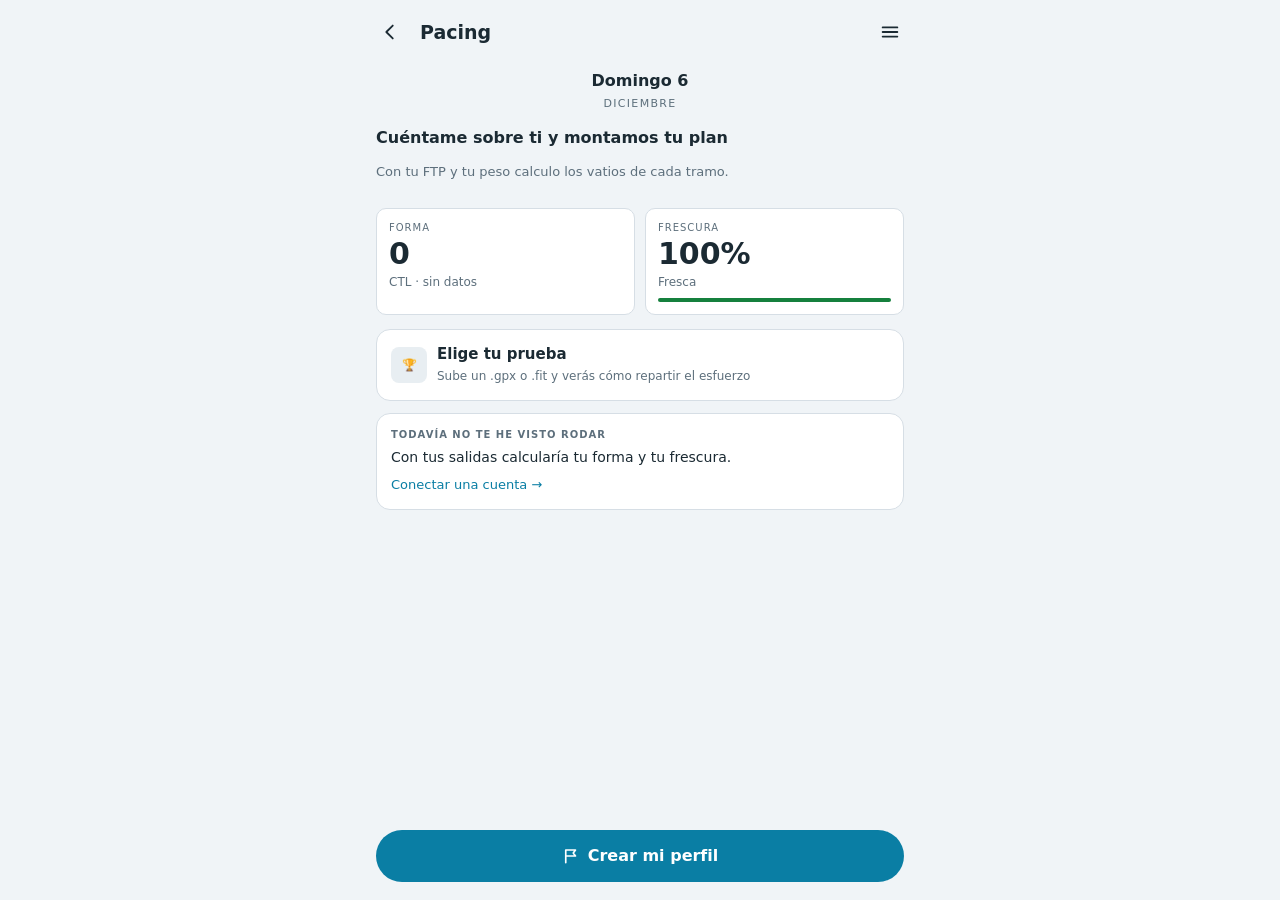
==== pacing/index.html @ 207f9f52 "Pacing integrado en la app del club (pacing/) y conectado con Planificar ruta — v219 Co-Authored-By:" ====
<!doctype html>
<html lang="es">
<head>
  <meta charset="utf-8">
  <meta name="viewport" content="width=device-width, initial-scale=1, viewport-fit=cover">
  <title>Pacing · CC Monzón</title>
  <meta name="description" content="Sube un track, di tu FTP y tu objetivo, y recibe los vatios por tramo, el tiempo estimado y la nutrición de tu marcha.">
  <meta name="theme-color" content="#284556">
  <link rel="icon" href="../icons/icon-192.png" type="image/png">
  <link rel="apple-touch-icon" href="../icons/apple-touch-icon.png">
  <link rel="stylesheet" href="../ruta/vendor/leaflet-1.9.4/leaflet.css">
  <link rel="stylesheet" href="css/pacing.css">
  <link rel="stylesheet" href="css/club.css">
  <script>try{var t=localStorage.getItem('monzon-theme');if(t==='light'||t==='dark')document.documentElement.dataset.theme=t}catch(e){}</script>
</head>
<body>
  <div id="app"><p class="loading">Cargando…</p></div>
  <div id="toast" class="toast" role="status" aria-live="polite"></div>
  <dialog id="dialog"></dialog>
  <input id="file" type="file" accept=".gpx,.fit" hidden>
  <noscript>Esta página necesita JavaScript.</noscript>
  <script type="module" src="js/app.js"></script>
</body>
</html>
---- ruta/vendor/leaflet-1.9.4/leaflet.css ----
/* required styles */

.leaflet-pane,
.leaflet-tile,
.leaflet-marker-icon,
.leaflet-marker-shadow,
.leaflet-tile-container,
.leaflet-pane > svg,
.leaflet-pane > canvas,
.leaflet-zoom-box,
.leaflet-image-layer,
.leaflet-layer {
	position: absolute;
	left: 0;
	top: 0;
	}
.leaflet-container {
	overflow: hidden;
	}
.leaflet-tile,
.leaflet-marker-icon,
.leaflet-marker-shadow {
	-webkit-user-select: none;
	   -moz-user-select: none;
	        user-select: none;
	  -webkit-user-drag: none;
	}
/* Prevents IE11 from highlighting tiles in blue */
.leaflet-tile::selection {
	background: transparent;
}
/* Safari renders non-retina tile on retina better with this, but Chrome is worse */
.leaflet-safari .leaflet-tile {
	image-rendering: -webkit-optimize-contrast;
	}
/* hack that prevents hw layers "stretching" when loading new tiles */
.leaflet-safari .leaflet-tile-container {
	width: 1600px;
	height: 1600px;
	-webkit-transform-origin: 0 0;
	}
.leaflet-marker-icon,
.leaflet-marker-shadow {
	display: block;
	}
/* .leaflet-container svg: reset svg max-width decleration shipped in Joomla! (joomla.org) 3.x */
/* .leaflet-container img: map is broken in FF if you have max-width: 100% on tiles */
.leaflet-container .leaflet-overlay-pane svg {
	max-width: none !important;
	max-height: none !important;
	}
.leaflet-container .leaflet-marker-pane img,
.leaflet-container .leaflet-shadow-pane img,
.leaflet-container .leaflet-tile-pane img,
.leaflet-container img.leaflet-image-layer,
.leaflet-container .leaflet-tile {
	max-width: none !important;
	max-height: none !important;
	width: auto;
	padding: 0;
	}

.leaflet-container img.leaflet-tile {
	/* See: https://bugs.chromium.org/p/chromium/issues/detail?id=600120 */
	mix-blend-mode: plus-lighter;
}

.leaflet-container.leaflet-touch-zoom {
	-ms-touch-action: pan-x pan-y;
	touch-action: pan-x pan-y;
	}
.leaflet-container.leaflet-touch-drag {
	-ms-touch-action: pinch-zoom;
	/* Fallback for FF which doesn't support pinch-zoom */
	touch-action: none;
	touch-action: pinch-zoom;
}
.leaflet-container.leaflet-touch-drag.leaflet-touch-zoom {
	-ms-touch-action: none;
	touch-action: none;
}
.leaflet-container {
	-webkit-tap-highlight-color: transparent;
}
.leaflet-container a {
	-webkit-tap-highlight-color: rgba(51, 181, 229, 0.4);
}
.leaflet-tile {
	filter: inherit;
	visibility: hidden;
	}
.leaflet-tile-loaded {
	visibility: inherit;
	}
.leaflet-zoom-box {
	width: 0;
	height: 0;
	-moz-box-sizing: border-box;
	     box-sizing: border-box;
	z-index: 800;
	}
/* workaround for https://bugzilla.mozilla.org/show_bug.cgi?id=888319 */
.leaflet-overlay-pane svg {
	-moz-user-select: none;
	}

.leaflet-pane         { z-index: 400; }

.leaflet-tile-pane    { z-index: 200; }
.leaflet-overlay-pane { z-index: 400; }
.leaflet-shadow-pane  { z-index: 500; }
.leaflet-marker-pane  { z-index: 600; }
.leaflet-tooltip-pane   { z-index: 650; }
.leaflet-popup-pane   { z-index: 700; }

.leaflet-map-pane canvas { z-index: 100; }
.leaflet-map-pane svg    { z-index: 200; }

.leaflet-vml-shape {
	width: 1px;
	height: 1px;
	}
.lvml {
	behavior: url(#default#VML);
	display: inline-block;
	position: absolute;
	}


/* control positioning */

.leaflet-control {
	position: relative;
	z-index: 800;
	pointer-events: visiblePainted; /* IE 9-10 doesn't have auto */
	pointer-events: auto;
	}
.leaflet-top,
.leaflet-bottom {
	position: absolute;
	z-index: 1000;
	pointer-events: none;
	}
.leaflet-top {
	top: 0;
	}
.leaflet-right {
	right: 0;
	}
.leaflet-bottom {
	bottom: 0;
	}
.leaflet-left {
	left: 0;
	}
.leaflet-control {
	float: left;
	clear: both;
	}
.leaflet-right .leaflet-control {
	float: right;
	}
.leaflet-top .leaflet-control {
	margin-top: 10px;
	}
.leaflet-bottom .leaflet-control {
	margin-bottom: 10px;
	}
.leaflet-left .leaflet-control {
	margin-left: 10px;
	}
.leaflet-right .leaflet-control {
	margin-right: 10px;
	}


/* zoom and fade animations */

.leaflet-fade-anim .leaflet-popup {
	opacity: 0;
	-webkit-transition: opacity 0.2s linear;
	   -moz-transition: opacity 0.2s linear;
	        transition: opacity 0.2s linear;
	}
.leaflet-fade-anim .leaflet-map-pane .leaflet-popup {
	opacity: 1;
	}
.leaflet-zoom-animated {
	-webkit-transform-origin: 0 0;
	    -ms-transform-origin: 0 0;
	        transform-origin: 0 0;
	}
svg.leaflet-zoom-animated {
	will-change: transform;
}

.leaflet-zoom-anim .leaflet-zoom-animated {
	-webkit-transition: -webkit-transform 0.25s cubic-bezier(0,0,0.25,1);
	   -moz-transition:    -moz-transform 0.25s cubic-bezier(0,0,0.25,1);
	        transition:         transform 0.25s cubic-bezier(0,0,0.25,1);
	}
.leaflet-zoom-anim .leaflet-tile,
.leaflet-pan-anim .leaflet-tile {
	-webkit-transition: none;
	   -moz-transition: none;
	        transition: none;
	}

.leaflet-zoom-anim .leaflet-zoom-hide {
	visibility: hidden;
	}


/* cursors */

.leaflet-interactive {
	cursor: pointer;
	}
.leaflet-grab {
	cursor: -webkit-grab;
	cursor:    -moz-grab;
	cursor:         grab;
	}
.leaflet-crosshair,
.leaflet-crosshair .leaflet-interactive {
	cursor: crosshair;
	}
.leaflet-popup-pane,
.leaflet-control {
	cursor: auto;
	}
.leaflet-dragging .leaflet-grab,
.leaflet-dragging .leaflet-grab .leaflet-interactive,
.leaflet-dragging .leaflet-marker-draggable {
	cursor: move;
	cursor: -webkit-grabbing;
	cursor:    -moz-grabbing;
	cursor:         grabbing;
	}

/* marker & overlays interactivity */
.leaflet-marker-icon,
.leaflet-marker-shadow,
.leaflet-image-layer,
.leaflet-pane > svg path,
.leaflet-tile-container {
	pointer-events: none;
	}

.leaflet-marker-icon.leaflet-interactive,
.leaflet-image-layer.leaflet-interactive,
.leaflet-pane > svg path.leaflet-interactive,
svg.leaflet-image-layer.leaflet-interactive path {
	pointer-events: visiblePainted; /* IE 9-10 doesn't have auto */
	pointer-events: auto;
	}

/* visual tweaks */

.leaflet-container {
	background: #ddd;
	outline-offset: 1px;
	}
.leaflet-container a {
	color: #0078A8;
	}
.leaflet-zoom-box {
	border: 2px dotted #38f;
	background: rgba(255,255,255,0.5);
	}


/* general typography */
.leaflet-container {
	font-family: "Helvetica Neue", Arial, Helvetica, sans-serif;
	font-size: 12px;
	font-size: 0.75rem;
	line-height: 1.5;
	}


/* general toolbar styles */

.leaflet-bar {
	box-shadow: 0 1px 5px rgba(0,0,0,0.65);
	border-radius: 4px;
	}
.leaflet-bar a {
	background-color: #fff;
	border-bottom: 1px solid #ccc;
	width: 26px;
	height: 26px;
	line-height: 26px;
	display: block;
	text-align: center;
	text-decoration: none;
	color: black;
	}
.leaflet-bar a,
.leaflet-control-layers-toggle {
	background-position: 50% 50%;
	background-repeat: no-repeat;
	display: block;
	}
.leaflet-bar a:hover,
.leaflet-bar a:focus {
	background-color: #f4f4f4;
	}
.leaflet-bar a:first-child {
	border-top-left-radius: 4px;
	border-top-right-radius: 4px;
	}
.leaflet-bar a:last-child {
	border-bottom-left-radius: 4px;
	border-bottom-right-radius: 4px;
	border-bottom: none;
	}
.leaflet-bar a.leaflet-disabled {
	cursor: default;
	background-color: #f4f4f4;
	color: #bbb;
	}

.leaflet-touch .leaflet-bar a {
	width: 30px;
	height: 30px;
	line-height: 30px;
	}
.leaflet-touch .leaflet-bar a:first-child {
	border-top-left-radius: 2px;
	border-top-right-radius: 2px;
	}
.leaflet-touch .leaflet-bar a:last-child {
	border-bottom-left-radius: 2px;
	border-bottom-right-radius: 2px;
	}

/* zoom control */

.leaflet-control-zoom-in,
.leaflet-control-zoom-out {
	font: bold 18px 'Lucida Console', Monaco, monospace;
	text-indent: 1px;
	}

.leaflet-touch .leaflet-control-zoom-in, .leaflet-touch .leaflet-control-zoom-out  {
	font-size: 22px;
	}


/* layers control */

.leaflet-control-layers {
	box-shadow: 0 1px 5px rgba(0,0,0,0.4);
	background: #fff;
	border-radius: 5px;
	}
.leaflet-control-layers-toggle {
	background-image: url(images/layers.png);
	width: 36px;
	height: 36px;
	}
.leaflet-retina .leaflet-control-layers-toggle {
	background-image: url(images/layers-2x.png);
	background-size: 26px 26px;
	}
.leaflet-touch .leaflet-control-layers-toggle {
	width: 44px;
	height: 44px;
	}
.leaflet-control-layers .leaflet-control-layers-list,
.leaflet-control-layers-expanded .leaflet-control-layers-toggle {
	display: none;
	}
.leaflet-control-layers-expanded .leaflet-control-layers-list {
	display: block;
	position: relative;
	}
.leaflet-control-layers-expanded {
	padding: 6px 10px 6px 6px;
	color: #333;
	background: #fff;
	}
.leaflet-control-layers-scrollbar {
	overflow-y: scroll;
	overflow-x: hidden;
	padding-right: 5px;
	}
.leaflet-control-layers-selector {
	margin-top: 2px;
	position: relative;
	top: 1px;
	}
.leaflet-control-layers label {
	display: block;
	font-size: 13px;
	font-size: 1.08333em;
	}
.leaflet-control-layers-separator {
	height: 0;
	border-top: 1px solid #ddd;
	margin: 5px -10px 5px -6px;
	}

/* Default icon URLs */
.leaflet-default-icon-path { /* used only in path-guessing heuristic, see L.Icon.Default */
	background-image: url(images/marker-icon.png);
	}


/* attribution and scale controls */

.leaflet-container .leaflet-control-attribution {
	background: #fff;
	background: rgba(255, 255, 255, 0.8);
	margin: 0;
	}
.leaflet-control-attribution,
.leaflet-control-scale-line {
	padding: 0 5px;
	color: #333;
	line-height: 1.4;
	}
.leaflet-control-attribution a {
	text-decoration: none;
	}
.leaflet-control-attribution a:hover,
.leaflet-control-attribution a:focus {
	text-decoration: underline;
	}
.leaflet-attribution-flag {
	display: inline !important;
	vertical-align: baseline !important;
	width: 1em;
	height: 0.6669em;
	}
.leaflet-left .leaflet-control-scale {
	margin-left: 5px;
	}
.leaflet-bottom .leaflet-control-scale {
	margin-bottom: 5px;
	}
.leaflet-control-scale-line {
	border: 2px solid #777;
	border-top: none;
	line-height: 1.1;
	padding: 2px 5px 1px;
	white-space: nowrap;
	-moz-box-sizing: border-box;
	     box-sizing: border-box;
	background: rgba(255, 255, 255, 0.8);
	text-shadow: 1px 1px #fff;
	}
.leaflet-control-scale-line:not(:first-child) {
	border-top: 2px solid #777;
	border-bottom: none;
	margin-top: -2px;
	}
.leaflet-control-scale-line:not(:first-child):not(:last-child) {
	border-bottom: 2px solid #777;
	}

.leaflet-touch .leaflet-control-attribution,
.leaflet-touch .leaflet-control-layers,
.leaflet-touch .leaflet-bar {
	box-shadow: none;
	}
.leaflet-touch .leaflet-control-layers,
.leaflet-touch .leaflet-bar {
	border: 2px solid rgba(0,0,0,0.2);
	background-clip: padding-box;
	}


/* popup */

.leaflet-popup {
	position: absolute;
	text-align: center;
	margin-bottom: 20px;
	}
.leaflet-popup-content-wrapper {
	padding: 1px;
	text-align: left;
	border-radius: 12px;
	}
.leaflet-popup-content {
	margin: 13px 24px 13px 20px;
	line-height: 1.3;
	font-size: 13px;
	font-size: 1.08333em;
	min-height: 1px;
	}
.leaflet-popup-content p {
	margin: 17px 0;
	margin: 1.3em 0;
	}
.leaflet-popup-tip-container {
	width: 40px;
	height: 20px;
	position: absolute;
	left: 50%;
	margin-top: -1px;
	margin-left: -20px;
	overflow: hidden;
	pointer-events: none;
	}
.leaflet-popup-tip {
	width: 17px;
	height: 17px;
	padding: 1px;

	margin: -10px auto 0;
	pointer-events: auto;

	-webkit-transform: rotate(45deg);
	   -moz-transform: rotate(45deg);
	    -ms-transform: rotate(45deg);
	        transform: rotate(45deg);
	}
.leaflet-popup-content-wrapper,
.leaflet-popup-tip {
	background: white;
	color: #333;
	box-shadow: 0 3px 14px rgba(0,0,0,0.4);
	}
.leaflet-container a.leaflet-popup-close-button {
	position: absolute;
	top: 0;
	right: 0;
	border: none;
	text-align: center;
	width: 24px;
	height: 24px;
	font: 16px/24px Tahoma, Verdana, sans-serif;
	color: #757575;
	text-decoration: none;
	background: transparent;
	}
.leaflet-container a.leaflet-popup-close-button:hover,
.leaflet-container a.leaflet-popup-close-button:focus {
	color: #585858;
	}
.leaflet-popup-scrolled {
	overflow: auto;
	}

.leaflet-oldie .leaflet-popup-content-wrapper {
	-ms-zoom: 1;
	}
.leaflet-oldie .leaflet-popup-tip {
	width: 24px;
	margin: 0 auto;

	-ms-filter: "progid:DXImageTransform.Microsoft.Matrix(M11=0.70710678, M12=0.70710678, M21=-0.70710678, M22=0.70710678)";
	filter: progid:DXImageTransform.Microsoft.Matrix(M11=0.70710678, M12=0.70710678, M21=-0.70710678, M22=0.70710678);
	}

.leaflet-oldie .leaflet-control-zoom,
.leaflet-oldie .leaflet-control-layers,
.leaflet-oldie .leaflet-popup-content-wrapper,
.leaflet-oldie .leaflet-popup-tip {
	border: 1px solid #999;
	}


/* div icon */

.leaflet-div-icon {
	background: #fff;
	border: 1px solid #666;
	}


/* Tooltip */
/* Base styles for the element that has a tooltip */
.leaflet-tooltip {
	position: absolute;
	padding: 6px;
	background-color: #fff;
	border: 1px solid #fff;
	border-radius: 3px;
	color: #222;
	white-space: nowrap;
	-webkit-user-select: none;
	-moz-user-select: none;
	-ms-user-select: none;
	user-select: none;
	pointer-events: none;
	box-shadow: 0 1px 3px rgba(0,0,0,0.4);
	}
.leaflet-tooltip.leaflet-interactive {
	cursor: pointer;
	pointer-events: auto;
	}
.leaflet-tooltip-top:before,
.leaflet-tooltip-bottom:before,
.leaflet-tooltip-left:before,
.leaflet-tooltip-right:before {
	position: absolute;
	pointer-events: none;
	border: 6px solid transparent;
	background: transparent;
	content: "";
	}

/* Directions */

.leaflet-tooltip-bottom {
	margin-top: 6px;
}
.leaflet-tooltip-top {
	margin-top: -6px;
}
.leaflet-tooltip-bottom:before,
.leaflet-tooltip-top:before {
	left: 50%;
	margin-left: -6px;
	}
.leaflet-tooltip-top:before {
	bottom: 0;
	margin-bottom: -12px;
	border-top-color: #fff;
	}
.leaflet-tooltip-bottom:before {
	top: 0;
	margin-top: -12px;
	margin-left: -6px;
	border-bottom-color: #fff;
	}
.leaflet-tooltip-left {
	margin-left: -6px;
}
.leaflet-tooltip-right {
	margin-left: 6px;
}
.leaflet-tooltip-left:before,
.leaflet-tooltip-right:before {
	top: 50%;
	margin-top: -6px;
	}
.leaflet-tooltip-left:before {
	right: 0;
	margin-right: -12px;
	border-left-color: #fff;
	}
.leaflet-tooltip-right:before {
	left: 0;
	margin-left: -12px;
	border-right-color: #fff;
	}

/* Printing */

@media print {
	/* Prevent printers from removing background-images of controls. */
	.leaflet-control {
		-webkit-print-color-adjust: exact;
		print-color-adjust: exact;
		}
	}
---- pacing/css/pacing.css ----
:root {
  --bg: #0e1116; --surface: #161b22; --surface2: #1d232c; --line: #262d38; --text: #e8ecf1; --muted: #8b95a5;
  --accent: #5cc8f0; --accent-ink: #062431; --orange: #f59e0b; --red: #ef4444; --green: #34d399; --blue: #3b82c4;
  --g1: #7dd3a8; --g2: #e6c229; --g3: #f59e0b; --g4: #ef6a2a; --g5: #d9342b;
  --radius: 14px; --gutter: 16px;
}
* { box-sizing: border-box; -webkit-tap-highlight-color: transparent; }
html { color-scheme: dark; }
body { margin: 0; background: var(--bg); color: var(--text); font: 15px/1.4 system-ui, -apple-system, "Segoe UI", Roboto, sans-serif; }
#app { max-width: 560px; margin: 0 auto; min-height: 100dvh; padding-bottom: 96px; }
button { font: inherit; color: inherit; }
.loading { padding: 40px var(--gutter); color: var(--muted); }
.sr { position: absolute; width: 1px; height: 1px; overflow: hidden; clip: rect(0 0 0 0); }

/* barra superior */
.bar { display: flex; align-items: center; gap: 4px; padding: 10px 8px; position: sticky; top: 0; background: var(--bg); z-index: 5; }
.bar h1 { flex: 1; font-size: 19px; margin: 0 4px; font-weight: 600; white-space: nowrap; overflow: hidden; text-overflow: ellipsis; }
.icon { width: 44px; height: 44px; display: grid; place-items: center; background: none; border: 0; border-radius: 50%; cursor: pointer; }
.icon:active { background: var(--surface2); }
.icon svg { width: 22px; height: 22px; stroke: currentColor; fill: none; stroke-width: 2; stroke-linecap: round; stroke-linejoin: round; }

/* inicio */
.date { text-align: center; padding: 6px 0 14px; }
.date b { display: block; font-size: 16px; font-weight: 600; }
.date span { font-size: 11px; letter-spacing: .12em; color: var(--muted); text-transform: uppercase; }
.lead { padding: 0 var(--gutter); font-weight: 600; font-size: 16px; margin: 0 0 4px; }
.sub { padding: 0 var(--gutter) 14px; color: var(--muted); font-size: 13px; }
.tiles { display: grid; grid-template-columns: 1fr 1fr; gap: 10px; padding: 0 var(--gutter) 14px; }
.tile { background: var(--surface); border: 1px solid var(--line); border-radius: 10px; padding: 12px; }
.tile small { display: block; font-size: 10px; letter-spacing: .1em; color: var(--muted); text-transform: uppercase; }
.tile strong { display: block; font-size: 30px; line-height: 1.15; margin-top: 2px; }
.tile em { font-style: normal; font-size: 12px; color: var(--muted); }
.meter { height: 4px; background: var(--line); border-radius: 2px; margin-top: 6px; overflow: hidden; }
.meter i { display: block; height: 100%; background: var(--green); }
.card { margin: 0 var(--gutter) 12px; background: var(--surface); border: 1px solid var(--line); border-radius: var(--radius); padding: 14px; }
.card.link { width: calc(100% - 2 * var(--gutter)); display: block; text-align: left; cursor: pointer; }
.card.link:active { background: var(--surface2); }
.card h3 { margin: 0 0 6px; font-size: 10px; letter-spacing: .1em; color: var(--muted); text-transform: uppercase; font-weight: 600; }
.card p { margin: 0 0 6px; font-size: 14px; }
.card .more { color: var(--accent); font-size: 13px; background: none; border: 0; padding: 0; cursor: pointer; }
.cta { display: flex; gap: 10px; align-items: center; }
.cta .ico { width: 36px; height: 36px; flex: none; border-radius: 8px; background: var(--surface2); display: grid; place-items: center; color: var(--orange); }
.cta b { display: block; font-size: 15px; }
.cta span { font-size: 12px; color: var(--muted); }
.fab { position: fixed; left: 50%; transform: translateX(-50%); bottom: calc(18px + env(safe-area-inset-bottom)); width: min(528px, calc(100% - 32px)); height: 52px; border: 0; border-radius: 26px;
  background: var(--accent); color: var(--accent-ink); font-weight: 700; font-size: 16px; cursor: pointer; z-index: 6; display: flex; align-items: center; justify-content: center; gap: 8px; }
.fab:active { filter: brightness(.9); }

/* ruta */
.profile { padding: 0 var(--gutter); }
.stats { display: flex; padding: 6px var(--gutter) 14px; }
.stats div { flex: 1; text-align: center; }
.stats strong { display: block; font-size: 19px; }
.stats small { font-size: 10px; letter-spacing: .1em; color: var(--muted); text-transform: uppercase; }
#prof { width: 100%; height: 150px; display: block; touch-action: pan-y; }
.hr { height: 1px; background: var(--line); margin: 0 0 12px; }
.q { padding: 0 var(--gutter); font-size: 13px; color: var(--muted); margin: 0 0 8px; }
.chips { display: flex; gap: 8px; padding: 0 var(--gutter) 12px; flex-wrap: wrap; }
.chip { border: 1px solid var(--line); background: none; border-radius: 18px; padding: 7px 14px; font-size: 14px; cursor: pointer; color: var(--text); }
.chip.on { background: #17384a; border-color: #2a6a8a; color: var(--accent); }
.chip.on::before { content: "✓ "; }
.field { display: flex; align-items: center; gap: 10px; margin: 0 var(--gutter) 12px; background: var(--surface); border: 1px solid var(--line); border-radius: 10px; padding: 10px 12px; color: var(--muted); font-size: 14px; }
.field input { flex: 1; background: none; border: 0; color: var(--text); font: inherit; min-width: 0; color-scheme: dark; }
.plan { border-color: #2a6a8a; background: linear-gradient(#142330, #121a22); }
.plan h3 { color: var(--accent); }
.badges { display: flex; flex-wrap: wrap; gap: 6px; margin: 8px 0; }
.badge { font-size: 12px; padding: 4px 10px; border-radius: 12px; border: 1px solid; }
.badge.power { color: var(--orange); border-color: #6b4a10; background: #2a1f0b; }
.badge.tip { color: var(--accent); border-color: #1f5568; background: #0f2630; }
.badge.fuel { color: var(--green); border-color: #1f5d49; background: #0e2a22; }
.seg { margin: 0 var(--gutter) 8px; background: var(--surface); border: 1px solid var(--line); border-radius: 12px; overflow: hidden; }
.seg > button { width: 100%; display: flex; gap: 10px; align-items: center; padding: 12px; background: none; border: 0; cursor: pointer; text-align: left; border-left: 4px solid var(--c, #555); }
.seg .gl { width: 22px; text-align: center; color: var(--c); font-size: 16px; flex: none; }
.seg .nm { flex: 1; min-width: 0; }
.seg .nm b { display: block; font-size: 14px; font-weight: 600; }
.seg .nm span { font-size: 12px; color: var(--muted); }
.seg .w { color: var(--accent); font-weight: 600; font-size: 14px; white-space: nowrap; }
.seg .w small { font-size: 11px; opacity: .8; }
.seg .chev { color: var(--muted); transition: transform .15s; }
.seg.open .chev { transform: rotate(180deg); }
.seg.open { border-color: var(--c); }
.seg .body { display: none; padding: 4px 12px 14px; }
.seg.open .body { display: block; }
.seg svg.gr { width: 100%; height: 110px; display: block; }
.facts { display: grid; grid-template-columns: repeat(3, 1fr); gap: 12px 8px; margin-top: 10px; }
.facts small { display: block; font-size: 9.5px; letter-spacing: .1em; color: var(--muted); text-transform: uppercase; }
.facts b { font-size: 16px; }
.note { font-size: 11px; color: var(--muted); margin-top: 8px; }
h2.sec { margin: 18px var(--gutter) 8px; font-size: 18px; }
.legend { display: flex; flex-wrap: wrap; gap: 8px; margin: 0 var(--gutter) 10px; font-size: 11px; color: var(--muted); }
.legend i { display: inline-block; width: 9px; height: 9px; border-radius: 50%; margin-right: 4px; }
.totals { display: grid; grid-template-columns: repeat(4, 1fr); gap: 6px; margin: 0 var(--gutter) 10px; }
.totals div { background: var(--surface2); border-radius: 8px; padding: 8px 4px; text-align: center; font-size: 11px; color: var(--muted); }
.totals b { display: block; font-size: 15px; color: var(--text); }
.take { display: flex; gap: 10px; margin: 0 var(--gutter) 8px; background: var(--surface); border: 1px solid var(--line); border-radius: 12px; padding: 10px 12px; }
.take .ic { width: 34px; height: 34px; flex: none; border-radius: 50%; background: var(--surface2); display: grid; place-items: center; font-size: 15px; }
.take .tx { flex: 1; min-width: 0; font-size: 13px; }
.take .tx b { font-size: 14px; }
.take .tx span { color: var(--muted); }
.take .am { text-align: right; font-weight: 600; font-size: 13px; white-space: nowrap; }
.take .am small { display: block; font-weight: 400; color: var(--muted); }
.hint { margin: 0 var(--gutter) 10px; font-size: 12px; color: var(--muted); }

/* mapa */
#mapview { position: fixed; inset: 0; background: var(--bg); z-index: 20; display: flex; flex-direction: column; }
#mapview .bar { flex: none; }
#map { flex: 1; min-height: 0; background: #202830; }
.readout { display: grid; grid-template-columns: repeat(3, 1fr); background: rgba(14,17,22,.92); padding: 10px var(--gutter) 2px; text-align: center; }
.readout small { font-size: 10px; letter-spacing: .08em; color: var(--muted); text-transform: uppercase; }
.readout b { display: block; font-size: 22px; }
.readout b small { font-size: 12px; text-transform: none; letter-spacing: 0; }
.readout p { grid-column: 1 / -1; margin: 2px 0 4px; font-size: 12px; color: var(--muted); }
.pin { width: 24px; height: 24px; border-radius: 50%; color: #fff; font-weight: 700; font-size: 12px; display: grid; place-items: center; border: 2px solid #fff; box-shadow: 0 1px 4px rgba(0,0,0,.5); }
.dot { width: 14px; height: 14px; border-radius: 50%; background: var(--accent); border: 3px solid #fff; box-shadow: 0 0 0 2px rgba(0,0,0,.4); }

/* diálogos y avisos */
dialog { border: 1px solid var(--line); background: var(--surface); color: var(--text); border-radius: 16px; padding: 0; width: min(440px, calc(100% - 24px)); max-height: 90dvh; }
dialog::backdrop { background: rgba(0,0,0,.6); }
dialog form { padding: 18px; display: grid; gap: 12px; }
dialog h2 { margin: 0; font-size: 18px; }
dialog label { display: grid; gap: 4px; font-size: 12px; color: var(--muted); }
dialog input, dialog select { background: var(--bg); border: 1px solid var(--line); border-radius: 8px; padding: 10px; color: var(--text); font: inherit; font-size: 16px; color-scheme: dark; }
dialog .two { display: grid; grid-template-columns: 1fr 1fr; gap: 10px; }
dialog .row { display: flex; gap: 10px; justify-content: flex-end; flex-wrap: wrap; }
.btn { border: 1px solid var(--line); background: var(--surface2); border-radius: 10px; padding: 10px 16px; cursor: pointer; }
.btn.primary { background: var(--accent); color: var(--accent-ink); border-color: var(--accent); font-weight: 700; }
.menu { display: grid; padding: 8px; }
.menu button { text-align: left; background: none; border: 0; padding: 14px; border-radius: 10px; cursor: pointer; font-size: 15px; }
.menu button:active { background: var(--surface2); }
.toast { position: fixed; left: 50%; bottom: 90px; transform: translate(-50%, 20px); background: #2a3240; padding: 10px 16px; border-radius: 10px; opacity: 0; pointer-events: none; transition: .2s; z-index: 50; font-size: 14px; max-width: calc(100% - 32px); }
.toast.on { opacity: 1; transform: translate(-50%, 0); }
.err { color: #fca5a5; }
---- pacing/css/club.css ----
/* Pacing dentro de la app del club: mismos colores claro/oscuro que el resto (el tema lo elige cada persona en «Datos»). */
:root {
  --bg: #f0f4f7; --surface: #ffffff; --surface2: #e8eef2; --line: #d6dee5; --text: #1b2a33; --muted: #5d6f7c;
  --accent: #0a7ea4; --accent-ink: #ffffff; --orange: #b45309; --red: #dc2626; --green: #15803d; --blue: #2563a8;
}
html { color-scheme: light; }
.chip.on { background: #dff1f8; border-color: #7cc3dc; } .plan { border-color: #7cc3dc; background: linear-gradient(#f4fbfe, #e9f5fa); }
.badge.power { border-color: #e6b86a; background: #fdf1dc; } .badge.tip { border-color: #8cc9de; background: #e3f4fa; } .badge.fuel { border-color: #86d0a9; background: #e1f6ea; }
#map { background: #dfe7ec; } .readout { background: rgba(255, 255, 255, .94); }
dialog::backdrop { background: rgba(20, 30, 38, .45); }
@media (prefers-color-scheme: dark) {
  :root:not([data-theme="light"]) {
  --bg: #0e151a; --surface: #16202a; --surface2: #1d2a35; --line: #26343f; --text: #e8ecf1; --muted: #8fa0ad;
  --accent: #2cc6f2; --accent-ink: #062230; --orange: #f59e0b; --red: #ef4444; --green: #34d399; --blue: #3b82c4;
  }
  :root:not([data-theme="light"]) .chip.on { background: #17384a; border-color: #2a6a8a; } :root:not([data-theme="light"]) .plan { border-color: #2a6a8a; background: linear-gradient(#142330, #121a22); }
  :root:not([data-theme="light"]) .badge.power { border-color: #6b4a10; background: #2a1f0b; } :root:not([data-theme="light"]) .badge.tip { border-color: #1f5568; background: #0f2630; } :root:not([data-theme="light"]) .badge.fuel { border-color: #1f5d49; background: #0e2a22; }
  :root:not([data-theme="light"]) #map { background: #202830; } :root:not([data-theme="light"]) .readout { background: rgba(14, 21, 26, .92); } :root:not([data-theme="light"]) { color-scheme: dark; }
  dialog::backdrop { background: rgba(0, 0, 0, .6); }
}
:root[data-theme="dark"] {
  --bg: #0e151a; --surface: #16202a; --surface2: #1d2a35; --line: #26343f; --text: #e8ecf1; --muted: #8fa0ad;
  --accent: #2cc6f2; --accent-ink: #062230; --orange: #f59e0b; --red: #ef4444; --green: #34d399; --blue: #3b82c4;
  color-scheme: dark;
}
:root[data-theme="dark"] .chip.on { background: #17384a; border-color: #2a6a8a; } :root[data-theme="dark"] .plan { border-color: #2a6a8a; background: linear-gradient(#142330, #121a22); }
:root[data-theme="dark"] .badge.power { border-color: #6b4a10; background: #2a1f0b; } :root[data-theme="dark"] .badge.tip { border-color: #1f5568; background: #0f2630; } :root[data-theme="dark"] .badge.fuel { border-color: #1f5d49; background: #0e2a22; }
:root[data-theme="dark"] #map { background: #202830; } :root[data-theme="dark"] .readout { background: rgba(14, 21, 26, .92); }
:root[data-theme="dark"] dialog::backdrop { background: rgba(0, 0, 0, .6); }
/* barra superior: la flecha de volver es un enlace, no un botón */
a.icon { color: inherit; text-decoration: none; }
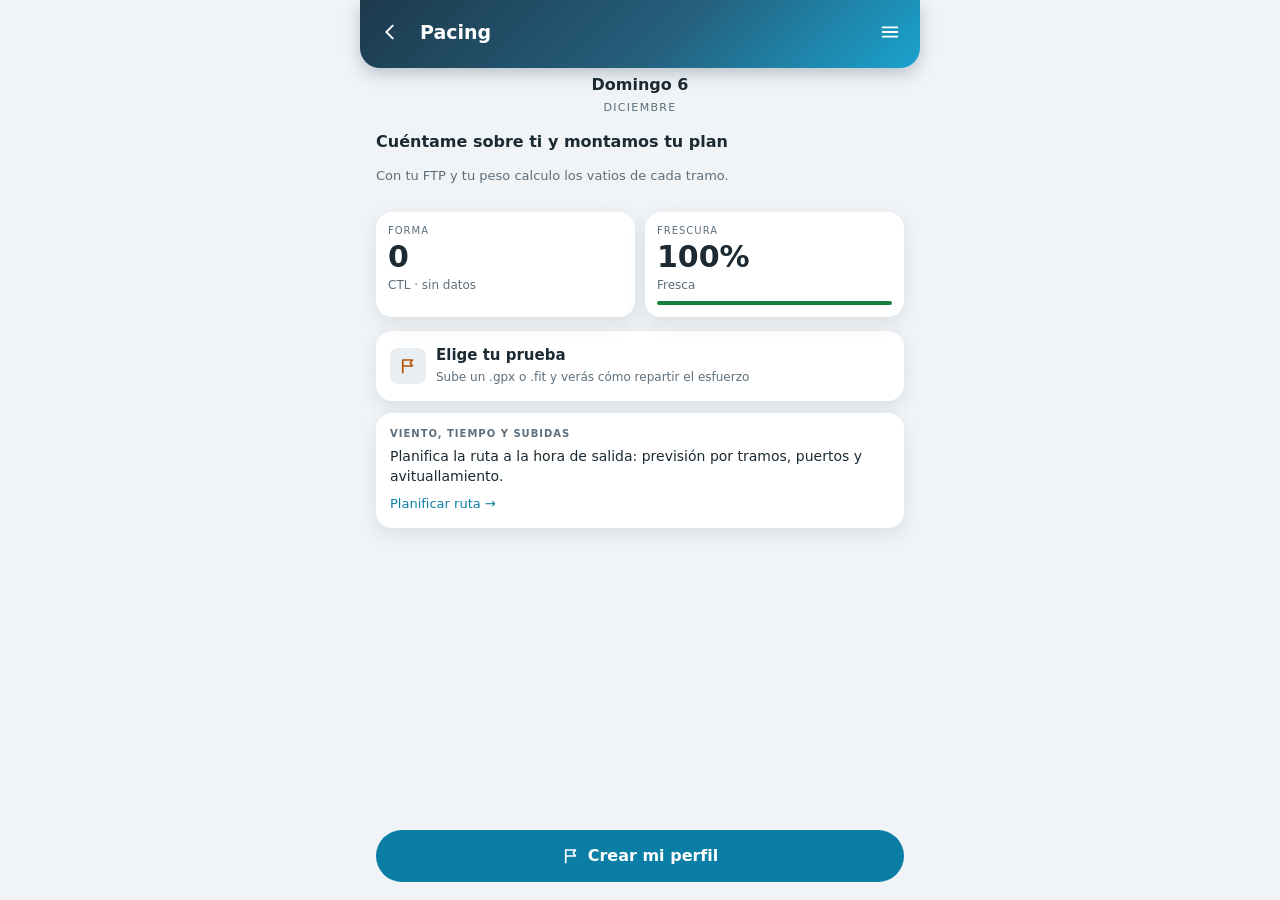
==== commit db86a671: "Ruta y Pacing: estilo común (cabecera degradada, insignias, tarjetas, píldoras, iconos de línea y co" ====
--- a/pacing/index.html
+++ b/pacing/index.html
@@ -11,6 +11,7 @@
   <link rel="stylesheet" href="../ruta/vendor/leaflet-1.9.4/leaflet.css">
   <link rel="stylesheet" href="css/pacing.css">
   <link rel="stylesheet" href="css/club.css">
+  <link rel="stylesheet" href="../css/ruta-estilo.css">
   <script>try{var t=localStorage.getItem('monzon-theme');if(t==='light'||t==='dark')document.documentElement.dataset.theme=t}catch(e){}</script>
 </head>
 <body>
--- a/css/ruta-estilo.css
+++ b/css/ruta-estilo.css
@@ -0,0 +1,61 @@
+/* Estilo común de «Ruta y Pacing»: cabecera con degradado, insignias, tarjetas con relieve, píldoras y cifras grandes.
+   Se carga la última en ruta/ y en pacing/; usa las variables de cada una (--card / --surface, --text, --muted, --line…). */
+:root {
+  --rs-grad: linear-gradient(135deg, #1d3a4c 0%, #25607d 55%, #1aa3cf 100%);
+  --rs-card: var(--card, var(--surface, #fff)); --rs-tint: var(--accent-2, var(--surface2, #e8eef2));
+  --rs-shadow: 0 6px 18px rgba(26, 52, 68, .10); --rs-r: 16px; --rs-num: #1d3a4c; --rs-step: #25607d;
+  --k-viento: #1aa3cf; --k-temp: #e8711a; --k-lluvia: #3a6fd6; --k-luz: #e6b300; --k-subida: #d9342b;
+}
+@media (prefers-color-scheme: dark) {
+  :root:not([data-theme="light"]) { --rs-shadow: 0 6px 18px rgba(0, 0, 0, .4); --rs-num: #e8f4fa; --rs-step: #7fd3f0; }
+}
+:root[data-theme="dark"] { --rs-shadow: 0 6px 18px rgba(0, 0, 0, .4); --rs-num: #e8f4fa; --rs-step: #7fd3f0; }
+body { font-feature-settings: "tnum" 1; }
+
+/* cabecera */
+header.top { background: var(--rs-grad); border-bottom: 0; color: #fff; box-shadow: 0 6px 16px rgba(26, 52, 68, .25); }
+header.top h1, header.top .back { color: #fff; }
+header.top .btn { background: rgba(255, 255, 255, .16); color: #fff; border-color: rgba(255, 255, 255, .35); }
+.bar { background: var(--rs-grad); color: #fff; border-radius: 0 0 20px 20px; padding-bottom: 14px; box-shadow: 0 6px 16px rgba(26, 52, 68, .25); }
+.bar .icon, .bar h1 { color: #fff; }
+
+/* pasos: insignia redonda */
+.step { border-top: 0; margin: 1.5rem 0 .7rem; padding-top: 0; align-items: center; gap: .65rem; }
+.step b { width: 34px; height: 34px; border-radius: 50%; display: grid; place-items: center; font-size: 1rem; color: #fff; background: var(--rs-grad); box-shadow: 0 3px 8px rgba(26, 163, 207, .4); }
+.step h2 { font-size: 1.1rem; letter-spacing: .02em; text-transform: uppercase; color: var(--rs-step); font-weight: 800; }
+
+/* tarjetas */
+.pick { border: 0; border-radius: var(--rs-r); box-shadow: var(--rs-shadow); padding: .9rem 1rem; }
+.pick .ic { border: 0; border-radius: 14px; background: var(--rs-grad); color: #fff; }
+.pick .ic svg { width: 26px; height: 26px; fill: none; stroke: currentColor; stroke-width: 2; stroke-linecap: round; stroke-linejoin: round; }
+.pick::after { content: "›"; margin-left: auto; font-size: 1.8rem; line-height: 1; color: var(--rs-step); }
+.panel, .chosen, .resume { border: 0; border-radius: var(--rs-r); box-shadow: var(--rs-shadow); background: var(--rs-card); }
+.chosen { border-left: 0; }
+.card, .tile { border: 0; border-radius: var(--rs-r); box-shadow: var(--rs-shadow); }
+.card.plan { border-left: 5px solid #1aa3cf; background: var(--rs-card); }
+.card.plan h3 { color: var(--rs-step); letter-spacing: .12em; }
+.facts { border: 0; border-radius: var(--rs-r); box-shadow: var(--rs-shadow); overflow: hidden; }
+.facts b { font-size: 1.2rem; font-weight: 800; color: var(--rs-num); }
+.facts small { text-transform: uppercase; letter-spacing: .08em; font-size: .66rem; }
+.stats strong { font-size: 1.7rem; font-weight: 800; letter-spacing: -.02em; color: var(--rs-num); }
+
+/* selectores, botones y etiquetas en píldora */
+.seg { border: 0; border-radius: 999px; background: var(--rs-tint); padding: 3px; gap: 3px; }
+.seg button { border: 0; border-radius: 999px; background: transparent; font-weight: 700; }
+.seg button + button { border-left: 0; }
+.seg button.on { background: var(--rs-grad); color: #fff; box-shadow: 0 3px 8px rgba(26, 163, 207, .35); }
+.btn { border-radius: 999px; font-weight: 700; }
+.btn.go, .btn.primary { background: var(--rs-grad); color: #fff; border: 0; box-shadow: 0 8px 18px rgba(26, 163, 207, .35); }
+.btn.go { padding: .9rem; font-size: 1.05rem; }
+.btn svg { width: 1.05em; height: 1.05em; vertical-align: -.15em; fill: none; stroke: currentColor; stroke-width: 2.2; stroke-linecap: round; stroke-linejoin: round; margin-right: .25em; }
+.chip { border-radius: 999px; font-weight: 700; }
+.chip.on { background: var(--rs-grad); color: #fff; border: 0; box-shadow: 0 3px 8px rgba(26, 163, 207, .35); }
+.badge { border-radius: 999px; font-weight: 700; }
+
+/* datos con su color: viento, temperatura, lluvia, luz y subida */
+details.fact { border: 0; border-left: 4px solid var(--line); border-radius: 12px; background: var(--rs-card); box-shadow: var(--rs-shadow); padding: .65rem .8rem; margin: .5rem 0; }
+details.fact[data-k="viento"] { border-left-color: var(--k-viento); } details.fact[data-k="temp"] { border-left-color: var(--k-temp); }
+details.fact[data-k="lluvia"] { border-left-color: var(--k-lluvia); } details.fact[data-k="luz"] { border-left-color: var(--k-luz); }
+details.fact[data-k="subida"] { border-left-color: var(--k-subida); }
+details.fact[data-k="viento"] summary b { color: var(--k-viento); } details.fact[data-k="temp"] summary b { color: var(--k-temp); }
+details.fact[data-k="lluvia"] summary b { color: var(--k-lluvia); } details.fact[data-k="luz"] summary b { color: #b88a00; } details.fact[data-k="subida"] summary b { color: var(--k-subida); }
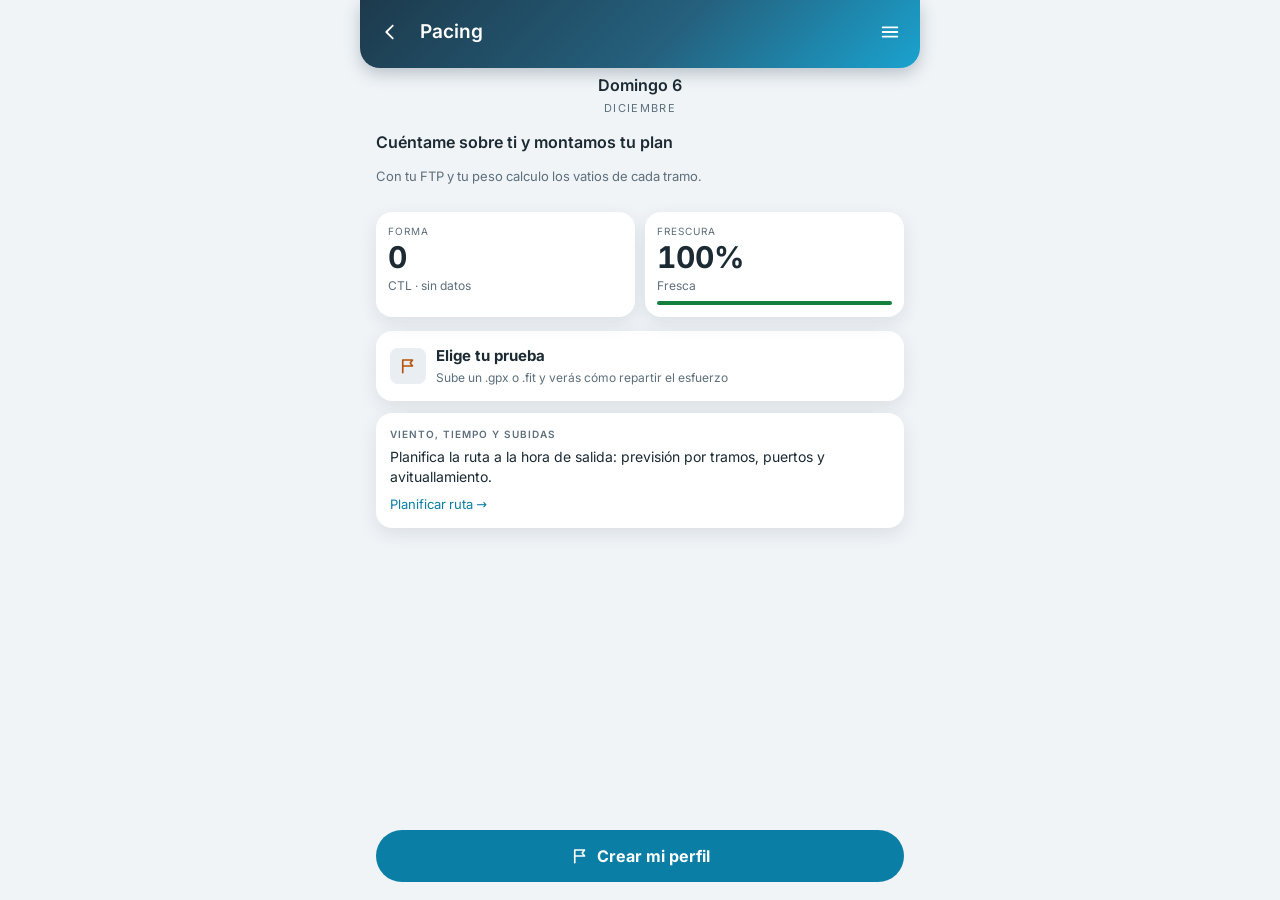
==== commit cd9018e5: "Revisión de estilo (1/2): fuente Inter, escala de 8 tamaños, títulos de carrera en minúscula y 2 lín" ====
--- a/pacing/index.html
+++ b/pacing/index.html
@@ -8,6 +8,7 @@
   <meta name="theme-color" content="#284556">
   <link rel="icon" href="../icons/icon-192.png" type="image/png">
   <link rel="apple-touch-icon" href="../icons/apple-touch-icon.png">
+  <link rel="stylesheet" href="../css/fuente.css">
   <link rel="stylesheet" href="../ruta/vendor/leaflet-1.9.4/leaflet.css">
   <link rel="stylesheet" href="css/pacing.css">
   <link rel="stylesheet" href="css/club.css">
--- a/css/fuente.css
+++ b/css/fuente.css
@@ -0,0 +1,7 @@
+/* Inter (variable, solo el subconjunto latino: español y catalán). Licencia SIL OFL 1.1 en css/fonts/LICENSE-Inter.txt */
+@font-face {
+  font-family: "Inter"; font-style: normal; font-display: swap; font-weight: 100 900;
+  src: url("fonts/inter-latin-wght-normal.woff2") format("woff2-variations");
+  unicode-range: U+0000-00FF, U+0131, U+0152-0153, U+02BB-02BC, U+02C6, U+02DA, U+02DC, U+0304, U+0308, U+0329, U+2000-206F, U+20AC, U+2122, U+2191, U+2193, U+2212, U+2215, U+FEFF, U+FFFD;
+}
+:root { --font: "Inter", system-ui, -apple-system, "Segoe UI", Roboto, "Helvetica Neue", Arial, sans-serif; }
--- a/pacing/css/pacing.css
+++ b/pacing/css/pacing.css
@@ -6,7 +6,7 @@
 }
 * { box-sizing: border-box; -webkit-tap-highlight-color: transparent; }
 html { color-scheme: dark; }
-body { margin: 0; background: var(--bg); color: var(--text); font: 15px/1.4 system-ui, -apple-system, "Segoe UI", Roboto, sans-serif; }
+body { margin: 0; background: var(--bg); color: var(--text); font: 15px/1.4 var(--font, system-ui, -apple-system, "Segoe UI", Roboto, sans-serif); }
 #app { max-width: 560px; margin: 0 auto; min-height: 100dvh; padding-bottom: 96px; }
 button { font: inherit; color: inherit; }
 .loading { padding: 40px var(--gutter); color: var(--muted); }
--- a/css/ruta-estilo.css
+++ b/css/ruta-estilo.css
@@ -59,3 +59,9 @@
 details.fact[data-k="subida"] { border-left-color: var(--k-subida); }
 details.fact[data-k="viento"] summary b { color: var(--k-viento); } details.fact[data-k="temp"] summary b { color: var(--k-temp); }
 details.fact[data-k="lluvia"] summary b { color: var(--k-lluvia); } details.fact[data-k="luz"] summary b { color: #b88a00; } details.fact[data-k="subida"] summary b { color: var(--k-subida); }
+
+/* botón de Pacing destacado (función nueva): ámbar, distinto del azul de las acciones principales, con su etiqueta NUEVO */
+.btn.pacing-go { position: relative; background: linear-gradient(135deg, #ffc21a, #ff8a00); color: #1b1b1b; border: 0; box-shadow: 0 6px 14px rgba(255, 138, 0, .4); }
+.btn.pacing-go svg { stroke-width: 2.4; }
+.btn.pacing-go .new-b { position: absolute; top: -7px; right: -6px; padding: .06rem .3rem; border-radius: 999px; background: #e5381f; color: #fff; font-size: .5rem; font-weight: 800; letter-spacing: .05em; line-height: 1.2; border: 1.5px solid var(--rs-card, #fff); }
+.btn.block.pacing-go { display: flex; align-items: center; justify-content: center; }
